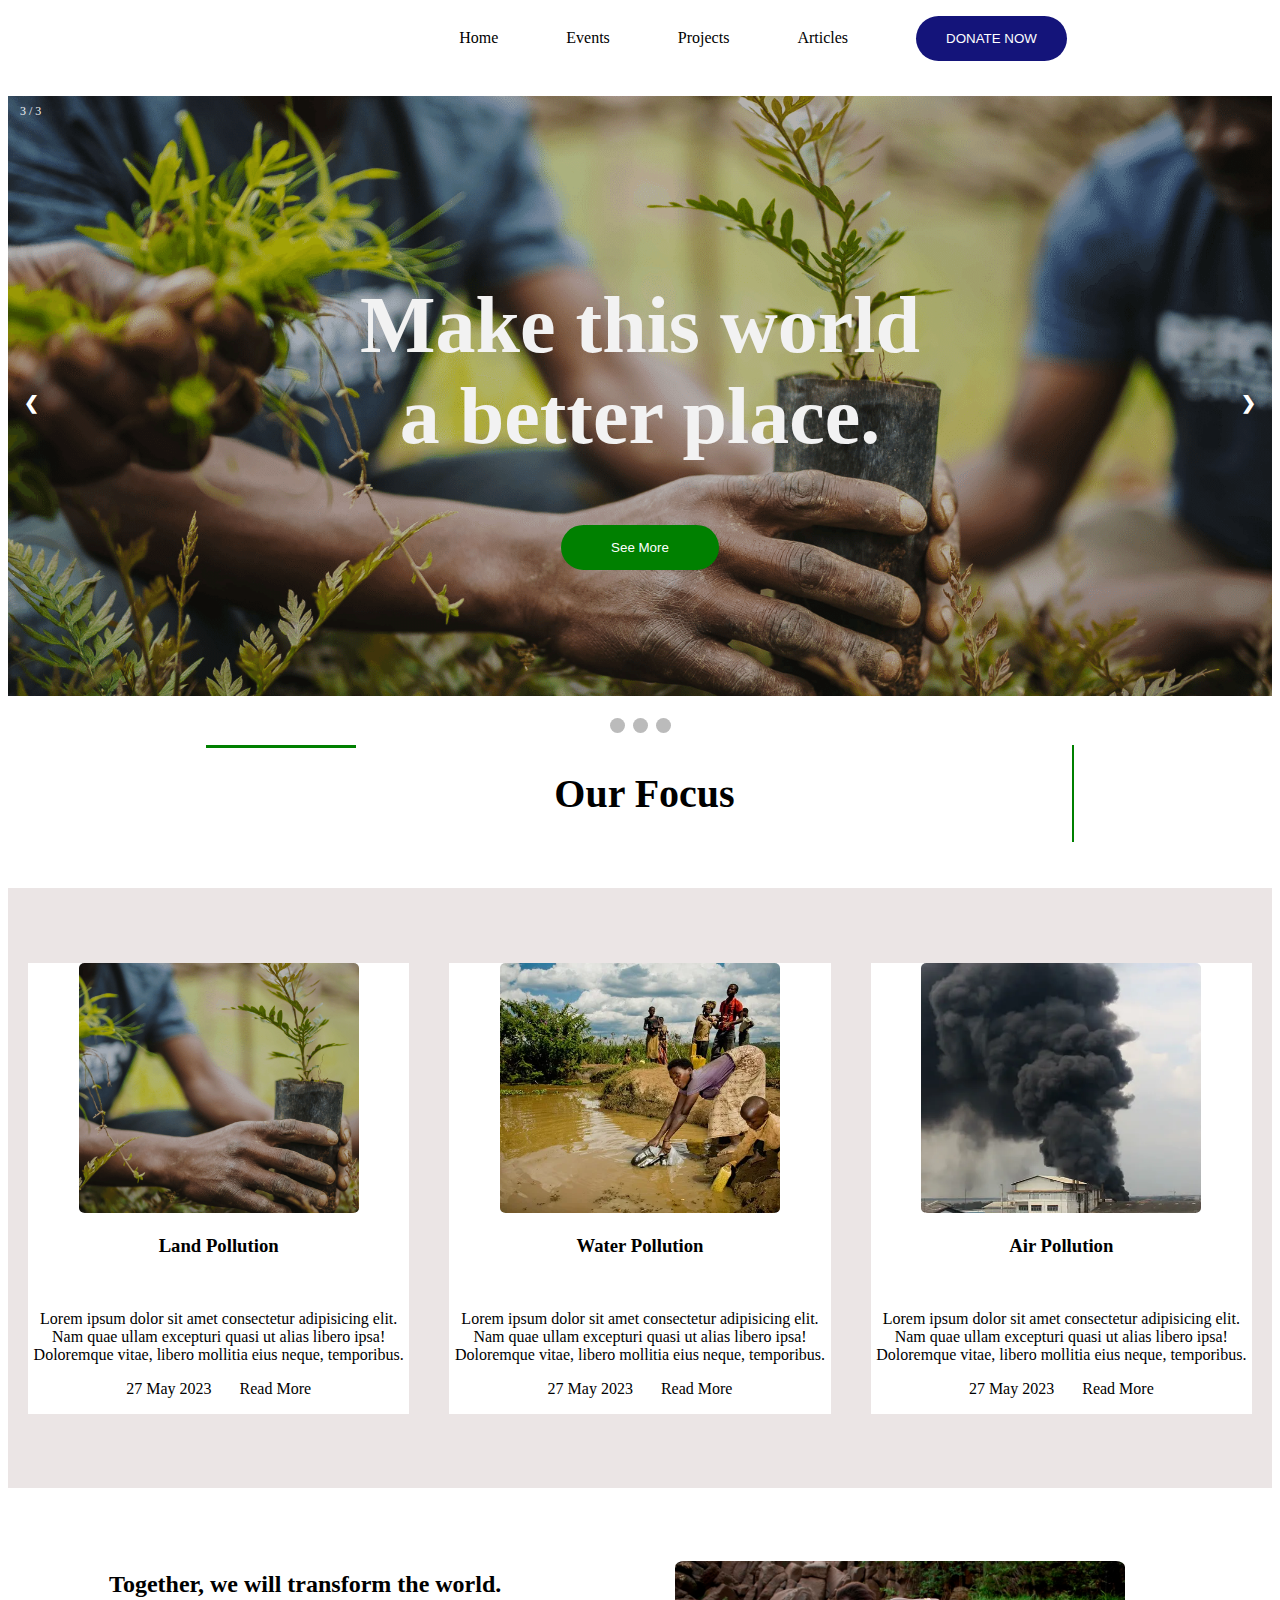
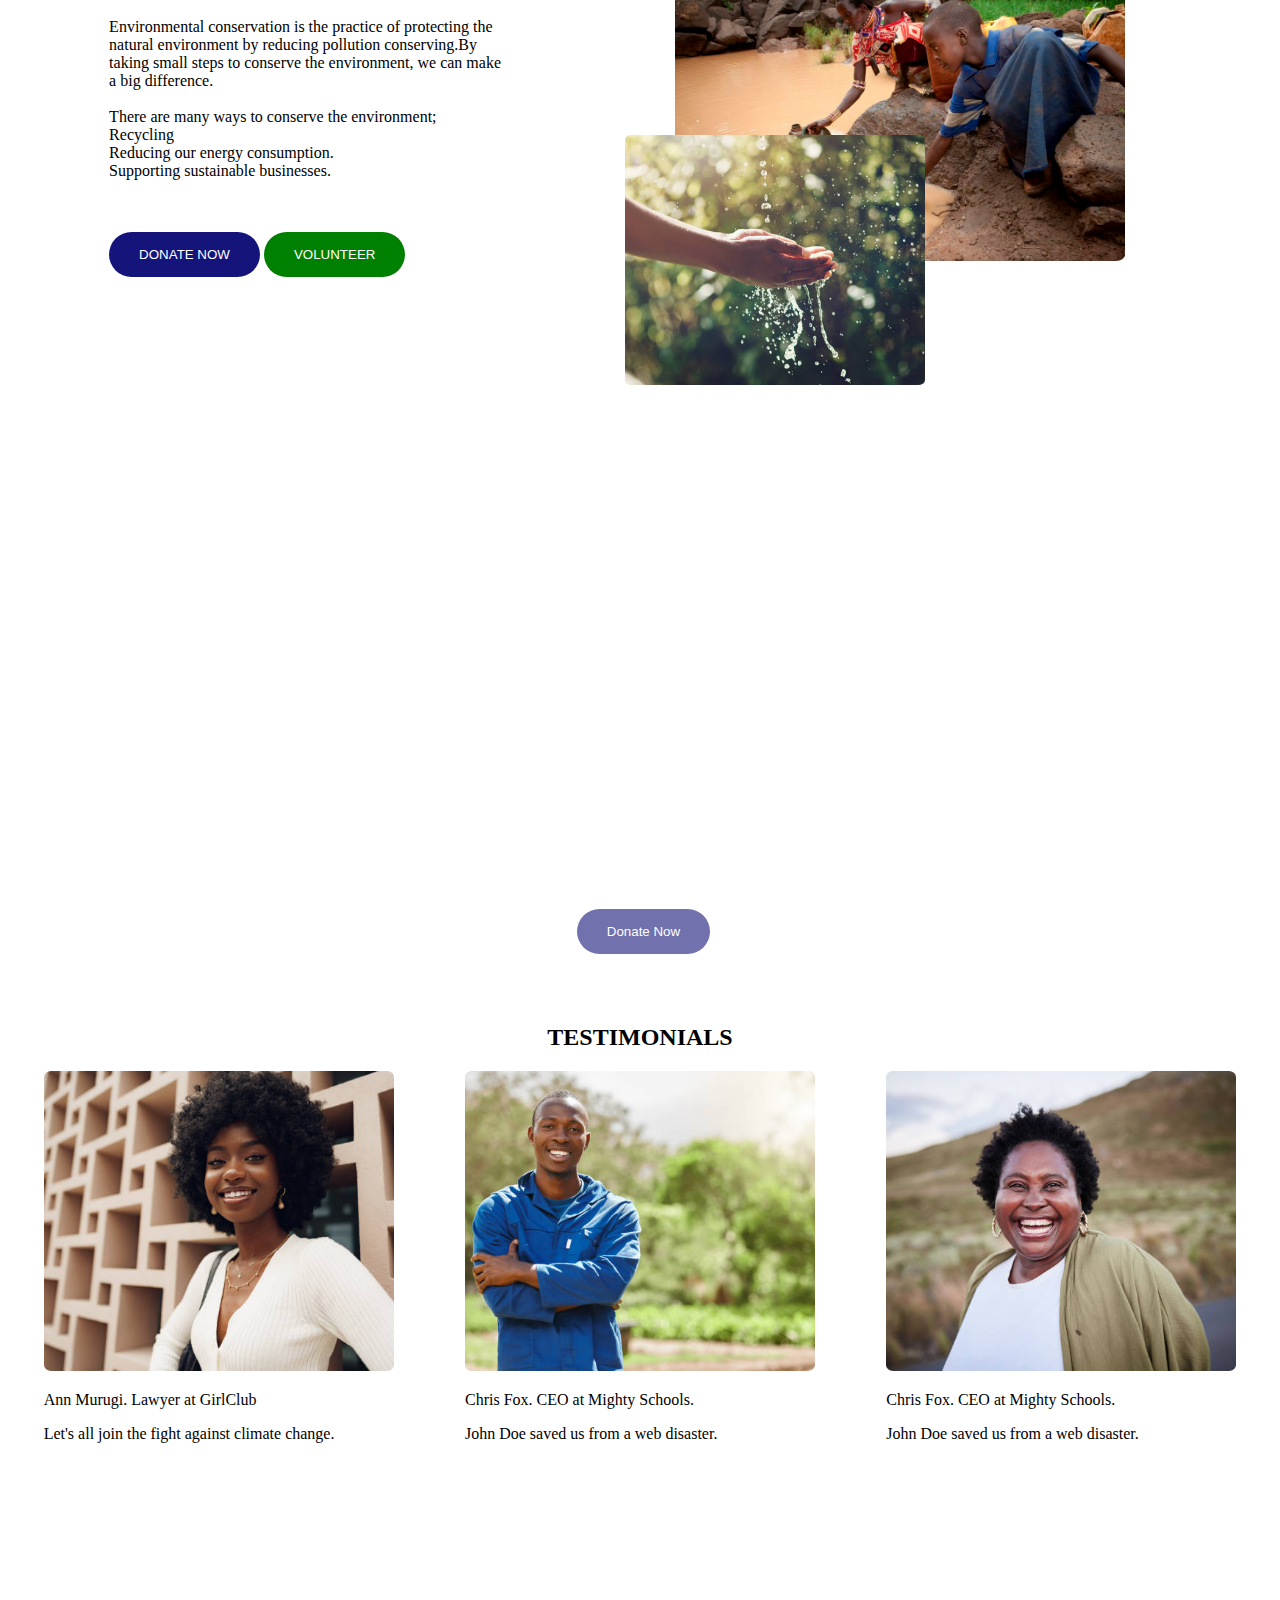
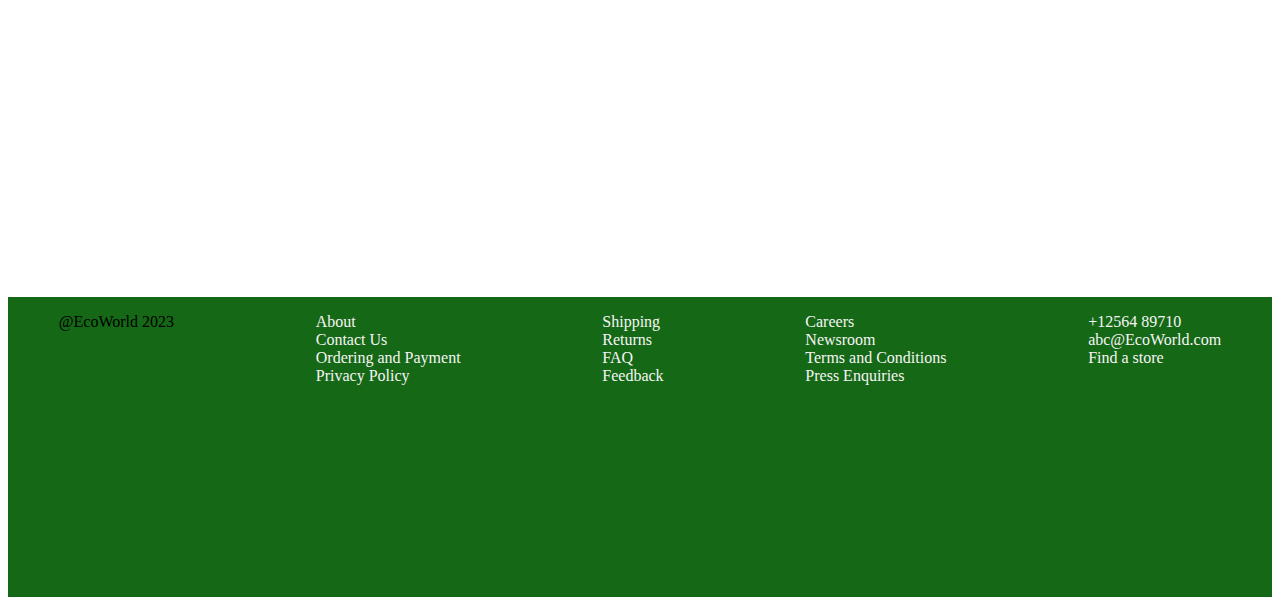
==== index.html @ 50386db3 "EcoWorld" ====
<!DOCTYPE html>
<html lang="en">
<head>
    <meta charset="UTF-8">
    <meta http-equiv="X-UA-Compatible" content="IE=edge">
    <meta name="viewport" content="width=device-width, initial-scale=1.0">
    <title>EcoWorld</title>
    <link rel="stylesheet" href="style.css">
</head>
<body>
    <div class="navbar">
      <ul>
        <li> <a href="index.html">Home</a></li>
        <li><a href="events.html">Events</a> </li>
        <li><a href="projects.html">Projects</a></li>
        <li><a href="articles.html">Articles</a> </li>
        
        <li><button id="donate">DONATE NOW</button></li>
        
    </ul></div>
    
    <div class="main">
        <!-- Slideshow container -->
<div class="slideshow-container">

    <!-- Full-width images with number and caption text -->
    <div class="mySlides fade">
      <div class="numbertext">3 / 3</div>
      <img src="images/Tree-planting.png" id="banner">
      <div class="text"><h1>Make this world <br>
      a better place.</h1>
    <button id="see">See More</button></div>

    </div>
    <div class="mySlides fade">
      <div class="numbertext">1 /3</div>
      <img src="images/clearwater-girl.jpg" id="banner">
      <div class="text"><h1>Make this world <br>
        a better place.</h1>
      <button id="see">See More</button></div>
    </div>
  
    <div class="mySlides fade">
      <div class="numbertext">2 / 3</div>
      <img src="images/elephant.jpg" id="banner">
      <div class="text"><h1>Make this world <br>
        a better place.</h1>
      <button id="see">See More</button></div>
    </div>
  
   
  
    <!-- Next and previous buttons -->
    <a class="prev" onclick="plusSlides(-1)">&#10094;</a>
    <a class="next" onclick="plusSlides(1)">&#10095;</a>
  </div>
  <br>
  
  <!-- The dots/circles -->
  <div style="text-align:center">
    <span class="dot" onclick="currentSlide(1)"></span>
    <span class="dot" onclick="currentSlide(2)"></span>
    <span class="dot" onclick="currentSlide(3)"></span>
  </div>
  
    </div>
    
        <div class="recent-projects">
<hr color="green" id="line"> <h2>Our Focus </h2><hr color="green"  id="lin">
    </div>
    <div class="words">
    <div class="preserve">
        <div id="conserve">
            <div><img src="images/Tree-planting.png" alt="" id="forests"></div> 
            <div><h3>Land Pollution</h3> <br>
            <p>Lorem ipsum dolor sit amet consectetur adipisicing elit.
                 Nam quae ullam excepturi quasi ut alias libero ipsa! 
      Doloremque vitae, libero mollitia eius neque, temporibus.</p></div>
      <div><p>27 May 2023 &nbsp;&nbsp;&nbsp;&nbsp;&nbsp;&nbsp;Read More</p></div>
      </div>
      <div id="conserve">
        <div><img src="images/rualareaswater.webp" alt="" id="forests"></div> 
        <div><h3>Water Pollution</h3> <br>
        <p>Lorem ipsum dolor sit amet consectetur adipisicing elit.
             Nam quae ullam excepturi quasi ut alias libero ipsa! 
  Doloremque vitae, libero mollitia eius neque, temporibus.</p></div>
  <div><p>27 May 2023 &nbsp;&nbsp;&nbsp;&nbsp;&nbsp;&nbsp;Read More</p></div>
  </div>
  <div id="conserve">
    <div><img src="images/syokimauairpollution.webp" alt="" id="forests"></div> 
    <div><h3>Air Pollution</h3> <br>
    <p>Lorem ipsum dolor sit amet consectetur adipisicing elit.
         Nam quae ullam excepturi quasi ut alias libero ipsa! 
Doloremque vitae, libero mollitia eius neque, temporibus.</p></div>
<div><p>27 May 2023 &nbsp;&nbsp;&nbsp;&nbsp;&nbsp;&nbsp;Read More</p></div>
</div>
</div>
</div>
<div class="bottom">
  <div id="about"> 
    <h2>Together, we will transform the world.</h2>
    <p>Environmental conservation is the practice of protecting the natural environment by reducing pollution
    conserving.By taking small steps to conserve the environment, we can make a big difference.
    <br>
    <br>
     There are many ways to conserve the environment; <br>
      Recycling <br>
      Reducing our energy consumption. <br>
      Supporting sustainable businesses. <br>
     </p>
     <br>
     <br>
       <button id="donate">DONATE NOW</button>
       <button id="join">VOLUNTEER</button>
    </div>
      <div id="world">
        <img src="images/Water-Pollution-Crisis-Kenya.jpg" alt="" id="forests1">
        <img src="images/cleanwater2.jpg" alt="" id="forests2">
      </div> 
  

</div>

<div class="achievements">
<div class="success">
  <div id="wins">
      <p> 500+ succesful donations</p>

  </div>
  <div id="wins" >
      <p>1200+ volunteer reach</p>

  </div>
  <div id="wins">
      <p>20,000+ trees planted</p>

  </div>

</div> 
<div>
  <button id="donate2">Donate Now</button>
</div>
</div>

<div class="say"><h2>TESTIMONIALS</h2></div>
<div class="testimonials">
  <div class="container">
    <img src="images/cute-girl.jpg" alt="Avatar"  id="test">
    <p><span>Ann Murugi.</span> Lawyer at GirlClub</p>
    <p>Let's all join the fight against climate change.</p>
  </div>
  <div class="container">
    <img src="images/testimonial1.jpg" alt="Avatar" id="test">
    <p><span>Chris Fox.</span> CEO at Mighty Schools.</p>
    <p>John Doe saved us from a web disaster.</p>
  </div>
  <div class="container">
    <img src="images/testimonial2.jpg" alt="Avatar" id="test">
    <p><span>Chris Fox.</span> CEO at Mighty Schools.</p>
    <p>John Doe saved us from a web disaster.</p>
  </div>
</div>
<div class="again">
<h2>Join the mission to help the world</h2>
<p>Lorem ipsum dolor sit amet consectetur adipisicing elit.</p>
</div>

<footer>
  <div class="first">
      <a href="#" class="fa fa-instagram"></a>
      <a href="#" class="fa fa-pinterest"></a>
      <a href="#" class="fa fa-facebook"></a>
      <p>@EcoWorld 2023</p>
  </div>
  <div class="second">
      <ul>
          <li>About </li>
          <li>Contact Us</li>
          <li>Ordering and Payment</li>
          <li>Privacy Policy</li>
      </ul>
  </div>
  <div class="third">
      <ul>
          <li>Shipping</li>
          <li>Returns</li>
          <li>FAQ</li>
          <li>Feedback</li>
      </ul>
  </div>
  <div class="fourth">
      <ul>
          <li>Careers</li>
          <li>Newsroom</li>
          <li>Terms and Conditions</li>
          <li>Press Enquiries</li>
      </ul>
  </div>
  <div class="fifth">
      <ul>
          <li>+12564 89710</li>
          <li>abc@EcoWorld.com</li>
          <li>Find a store</li>
        
      </ul>
  </div>
</footer>
<script src="index.js"></script>
</body>
</html>
---- style.css ----
* {box-sizing:border-box}

/* Slideshow container */
.slideshow-container {
  max-width: 100%;
  position: relative;
  margin: auto;
}

/* Hide the images by default */
.mySlides {
  display: none;
  position: relative;
  text-align: center;
}
#see{
  border-radius: 30px;
  background-color: green;
  padding: 15px 50px;
  color: white;
  border: none;

}
#line{
  width: 150px;
  height: 3px;
}

/* Next & previous buttons */
.prev, .next {
  cursor: pointer;
  position: absolute;
  top: 50%;
  width: auto;
  margin-top: -22px;
  padding: 16px;
  color: white;
  font-weight: bold;
  font-size: 18px;
  transition: 0.6s ease;
  border-radius: 0 3px 3px 0;
  user-select: none;
}

/* Position the "next button" to the right */
.next {
  right: 0;
  border-radius: 3px 0 0 3px;
}

/* On hover, add a black background color with a little bit see-through */
.prev:hover, .next:hover {
  background-color: rgba(0,0,0,0.8);
}

/* Caption text */
.text {
  color: #f2f2f2;
  font-size: 40px;
  padding: 8px 12px;
  position: absolute;
  top: 50%;
  left: 50%;
  transform: translate(-50%, -50%);
}

/* Number text (1/3 etc) */
.numbertext {
  color: #f2f2f2;
  font-size: 12px;
  padding: 8px 12px;
  position: absolute;
  top: 0;
}

/* The dots/bullets/indicators */
.dot {
  cursor: pointer;
  height: 15px;
  width: 15px;
  margin: 0 2px;
  background-color: #bbb;
  border-radius: 50%;
  display: inline-block;
  transition: background-color 0.6s ease;
}

.active, .dot:hover {
  background-color: #717171;
}

/* Fading animation */
.fade {
  animation-name: fade;
  animation-duration: 1.5s;
}

@keyframes fade {
  from {opacity: .3}
  to {opacity: 1}
}
#banner{
  width: 100%;
  height: 600px;
  object-fit: cover;
}
.navbar{
  width: 70%;
  margin-left: 30%;
  height: 80px;
*/
  
  
}
.navbar ul li{
  list-style: none;
  display: inline;
  margin: 2em;
}
a{
  text-decoration: none;
  color: black;
}
.recent-projects{
  width: 100%;
  text-align: center;
  display: flex;
}
.recent-projects h2{
  padding-right: 11%;
  font-size: 40px;
}
.preserve{
  width: 100%;
  display: inline-flex;
  height: 600px;
  background-color: rgb(235, 229, 229);

}
#conserve{
  margin: auto 20px;
  background-color: white;
  text-align: center;

}
#about{
  width: 40%;
}
#world{
  margin-left: 10%;
}
#join{
  border-radius: 30px;
  background-color: green;
  padding: 15px 30px;
  color: white;
  border: none;
}
#donate{
  border-radius: 30px;
  background-color: rgb(20, 20, 122);
  padding: 15px 30px;
  color: white;
  border: none;
}
#donate2{
  border-radius: 30px;
  background-color: rgb(20, 20, 122);
  padding: 15px 30px;
  color: white;
  margin-left: 45%;
  margin-bottom: 50px;
  border: none;
}
.again{
  background-image: url(images/people-hiking.jpg);
  background-attachment: fixed;
  background-position: center;
  background-repeat: no-repeat;
  background-size: 100%;
  opacity: .9;
  color: white;
  height: 400px;
  text-align: center;
  padding-top: 12%;

}

.words{
    margin-top: 3%;
    display: flex;
    
}
.projects{
    width: 100%;
    text-align: center;

}
#test{
  width: 350px;
  height: 300px;
  object-fit: cover;
  border-radius: 2%;
}
/* #conserve{
  
}
.preserve{
    width: 100%;
    display: flex;
    justify-content: space-around;
    
} */
#forests{
    width: 280px;
    height: 250px;
    border-radius: 2%;
    object-fit: cover;
}
#forests1{
  position: relative;
  top: 10px;
  left: 50px;
  width: 450px;
  height: 300px;
  border-radius: 2%;
  object-fit: cover;
}
#forests2{
  position: relative;
  bottom: 120px;
  width: 300px;
  height: 250px;
  border-radius: 2%;
  object-fit: cover;
}
.achievements{
  background-image: url(images/lionandcub.jpg);
  background-attachment: fixed;
  background-position: center;
  background-repeat: no-repeat;
  background-size: cover;
  opacity: .6;
}
.success{
  color:white;
  height: 400px;
  display: flex;
  justify-content: space-around;
 
}
#wins{
  padding-top: 20%;
 
}
.bottom{
  margin-top: 5%;
  margin-left: 8%;
  display: flex;
}
.say{
  width: 100%;
  text-align: center;
}
.testimonials{
  width: 100%;
  display: flex;
  justify-content: space-around;
}
#person p{
  margin-left: 80px;
}
footer{
  width: 100%;
  height: 300px;
  display: flex;
  margin-top: 3%;
  background-color: rgb(21, 104, 21);
  justify-content: space-around;

}
footer ul li{
  list-style: none;
  color: whitesmoke;
}
/* events */
.top{
  width: 100%;
  height: 400px;
  background-image: url(images/maasai-brighterkenya.jpg);
  background-repeat: no repeat;
background-position: center;
  background-size: 100%;

}
.preserve2{
  width: 90%;
  display: flex;
  height: 400px;
  margin: 5%;
  

}
.events{
  background-color: aliceblue;
  margin-top: 5%;
}
.events .preserve2{
  margin-top: 10%;
}
#next{
  float: right;
  margin-right: 5%;
  margin-bottom: 5%;
}
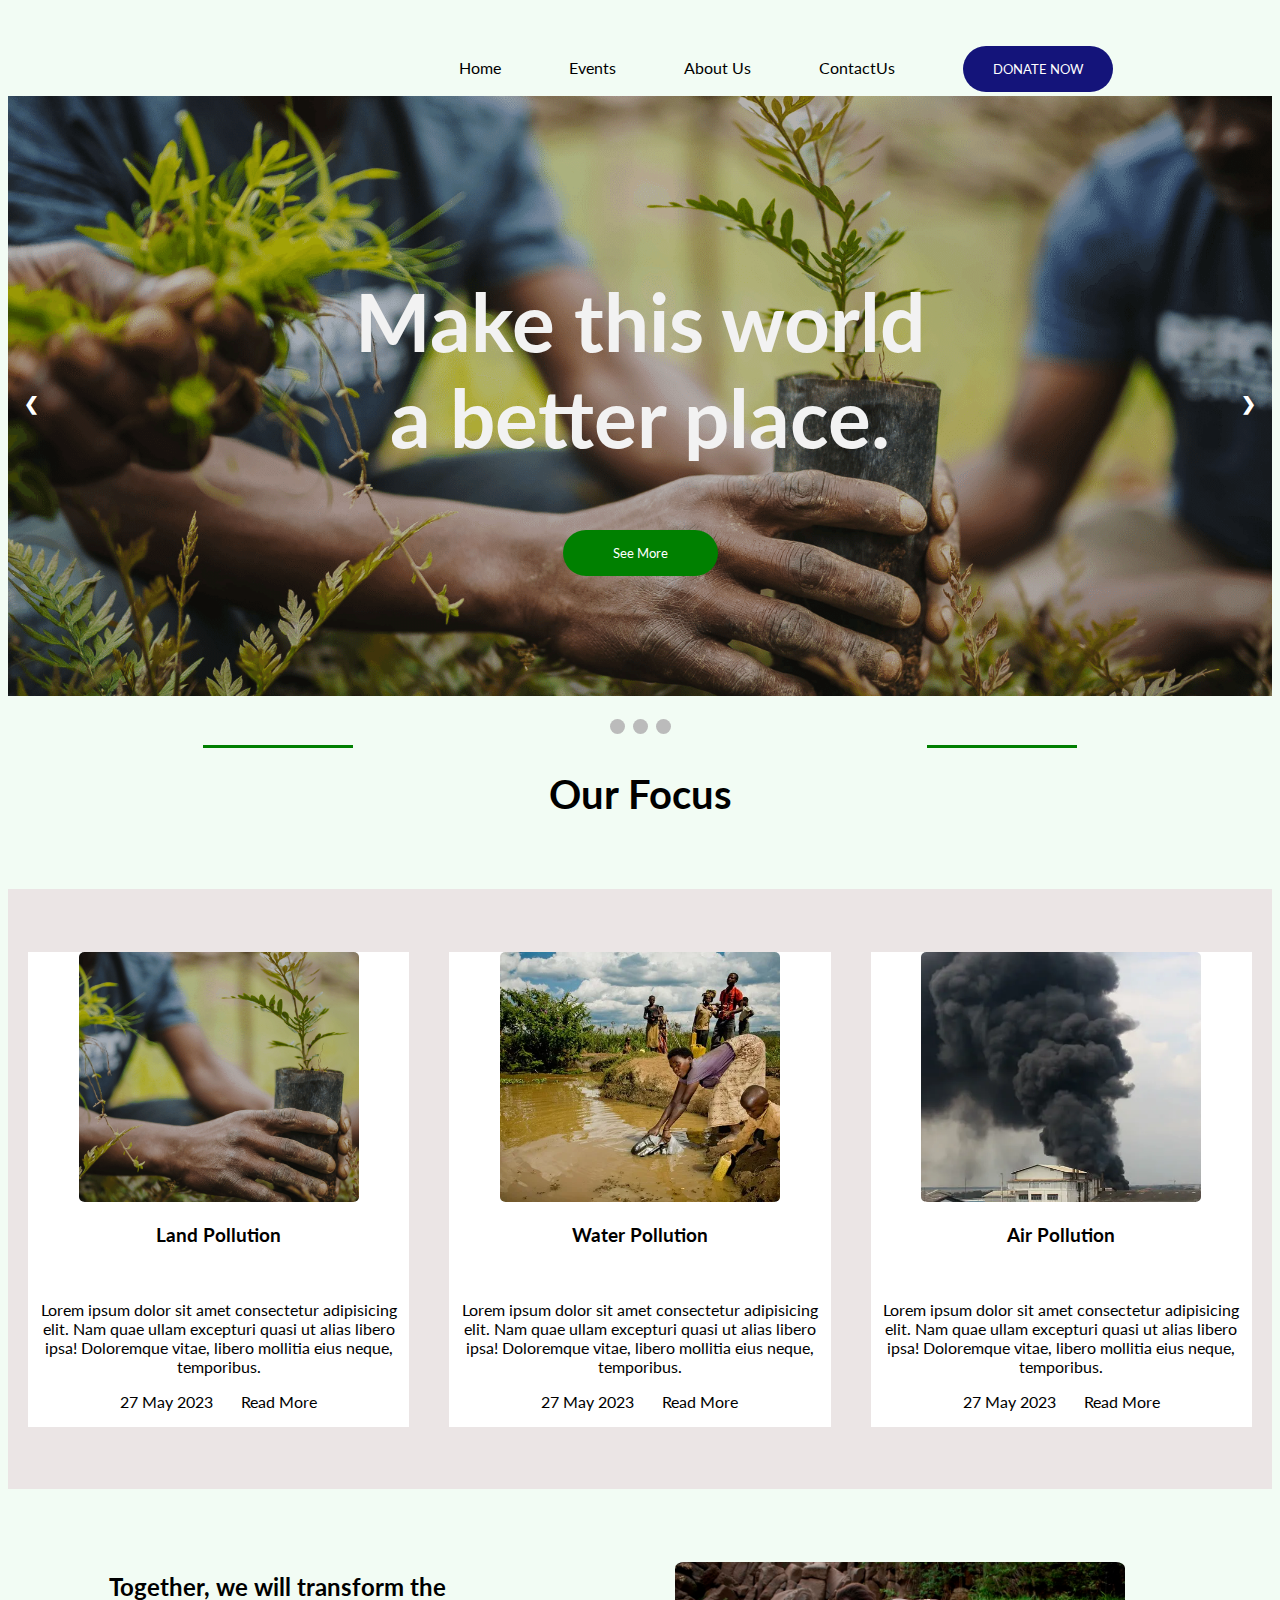
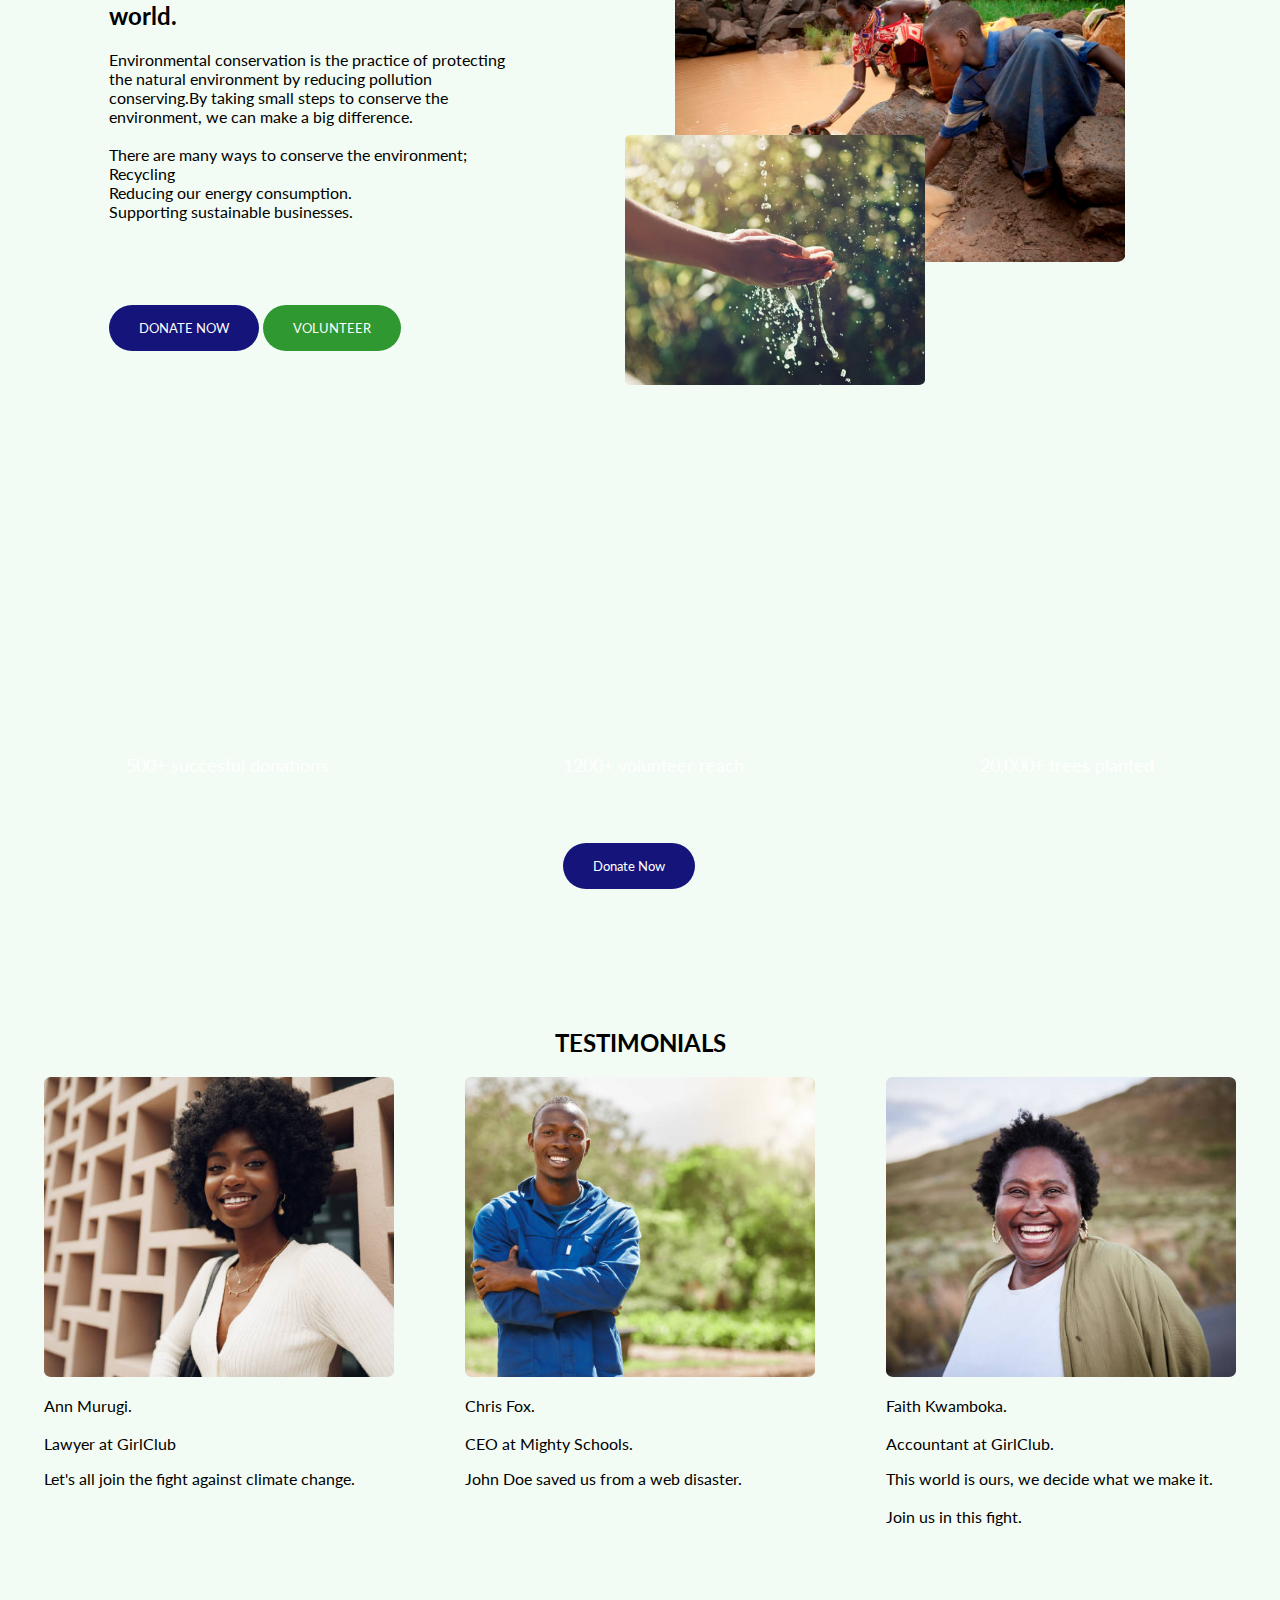
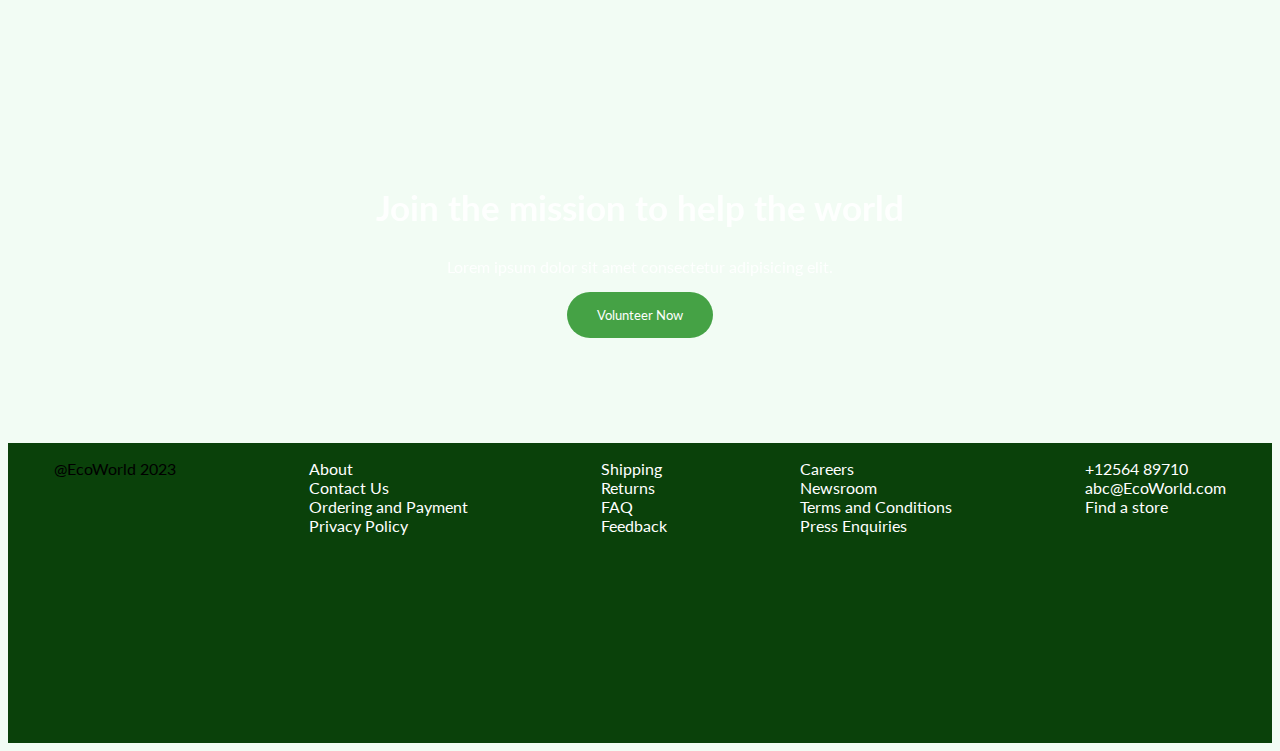
==== commit b9a2bc94: "events and about change" ====
--- a/index.html
+++ b/index.html
@@ -5,6 +5,9 @@
     <meta http-equiv="X-UA-Compatible" content="IE=edge">
     <meta name="viewport" content="width=device-width, initial-scale=1.0">
     <title>EcoWorld</title>
+    <link rel="preconnect" href="https://fonts.googleapis.com">
+<link rel="preconnect" href="https://fonts.gstatic.com" crossorigin>
+<link href="https://fonts.googleapis.com/css2?family=Lato:ital,wght@0,100;0,300;0,400;1,300;1,400&family=Roboto:ital,wght@0,300;0,400;0,700;1,100&display=swap" rel="stylesheet">
     <link rel="stylesheet" href="style.css">
 </head>
 <body>
@@ -12,8 +15,8 @@
       <ul>
         <li> <a href="index.html">Home</a></li>
         <li><a href="events.html">Events</a> </li>
-        <li><a href="projects.html">Projects</a></li>
-        <li><a href="articles.html">Articles</a> </li>
+        <li><a href="about.html">About Us</a></li>
+        <li><a href="contact.html">ContactUs</a> </li>
         
         <li><button id="donate">DONATE NOW</button></li>
         
@@ -25,7 +28,7 @@
 
     <!-- Full-width images with number and caption text -->
     <div class="mySlides fade">
-      <div class="numbertext">3 / 3</div>
+      <div class="numbertext"></div>
       <img src="images/Tree-planting.png" id="banner">
       <div class="text"><h1>Make this world <br>
       a better place.</h1>
@@ -33,7 +36,7 @@
 
     </div>
     <div class="mySlides fade">
-      <div class="numbertext">1 /3</div>
+      <div class="numbertext"></div>
       <img src="images/clearwater-girl.jpg" id="banner">
       <div class="text"><h1>Make this world <br>
         a better place.</h1>
@@ -41,7 +44,7 @@
     </div>
   
     <div class="mySlides fade">
-      <div class="numbertext">2 / 3</div>
+      <div class="numbertext"></div>
       <img src="images/elephant.jpg" id="banner">
       <div class="text"><h1>Make this world <br>
         a better place.</h1>
@@ -66,7 +69,7 @@
     </div>
     
         <div class="recent-projects">
-<hr color="green" id="line"> <h2>Our Focus </h2><hr color="green"  id="lin">
+<hr color="green" id="line"> <h2>Our Focus </h2><hr color="green"  id="line">
     </div>
     <div class="words">
     <div class="preserve">
@@ -128,7 +131,9 @@
 
   </div>
   <div id="wins" >
-      <p>1200+ volunteer reach</p>
+      <p>1200+ volunteer reach</p> <br>
+
+    <button id="donate">Donate Now</button>
 
   </div>
   <div id="wins">
@@ -137,32 +142,32 @@
   </div>
 
 </div> 
-<div>
-  <button id="donate2">Donate Now</button>
-</div>
+
 </div>
 
 <div class="say"><h2>TESTIMONIALS</h2></div>
 <div class="testimonials">
   <div class="container">
     <img src="images/cute-girl.jpg" alt="Avatar"  id="test">
-    <p><span>Ann Murugi.</span> Lawyer at GirlClub</p>
+    <p><span>Ann Murugi.</span> <br><br>Lawyer at GirlClub</p>
     <p>Let's all join the fight against climate change.</p>
   </div>
   <div class="container">
     <img src="images/testimonial1.jpg" alt="Avatar" id="test">
-    <p><span>Chris Fox.</span> CEO at Mighty Schools.</p>
+    <p><span>Chris Fox.</span> <br><br>CEO at Mighty Schools.</p>
     <p>John Doe saved us from a web disaster.</p>
   </div>
   <div class="container">
     <img src="images/testimonial2.jpg" alt="Avatar" id="test">
-    <p><span>Chris Fox.</span> CEO at Mighty Schools.</p>
-    <p>John Doe saved us from a web disaster.</p>
+    <p><span>Faith Kwamboka. <br><br></span> Accountant at GirlClub.</p>
+    <p>This world is ours, we decide what we make it. <br>
+      <br> Join us in this fight.</p>
   </div>
 </div>
 <div class="again">
 <h2>Join the mission to help the world</h2>
 <p>Lorem ipsum dolor sit amet consectetur adipisicing elit.</p>
+<button id="join">Volunteer Now</button>
 </div>
 
 <footer>
--- a/style.css
+++ b/style.css
@@ -1,4 +1,6 @@
-* {box-sizing:border-box}
+* {box-sizing:border-box;
+  font-family: 'Lato', sans-serif;
+}
 
 /* Slideshow container */
 .slideshow-container {
@@ -127,7 +129,7 @@
   display: flex;
 }
 .recent-projects h2{
-  padding-right: 11%;
+  /* padding-right: 11%; */
   font-size: 40px;
 }
 .preserve{
@@ -155,6 +157,8 @@
   padding: 15px 30px;
   color: white;
   border: none;
+  opacity: .8;
+  /* font-size: 18px; */
 }
 #donate{
   border-radius: 30px;
@@ -162,14 +166,17 @@
   padding: 15px 30px;
   color: white;
   border: none;
+  text-align: center;
+  margin-top: 30px;
+ 
 }
 #donate2{
   border-radius: 30px;
   background-color: rgb(20, 20, 122);
   padding: 15px 30px;
   color: white;
-  margin-left: 45%;
-  margin-bottom: 50px;
+  margin-left: 30%;
+  margin-top: -20%;
   border: none;
 }
 .again{
@@ -183,7 +190,11 @@
   height: 400px;
   text-align: center;
   padding-top: 12%;
-
+  margin-top: 5%;
+
+}
+.again h2{
+  font-size: 35px;
 }
 
 .words{
@@ -235,23 +246,31 @@
   object-fit: cover;
 }
 .achievements{
-  background-image: url(images/lionandcub.jpg);
+  background-image: url(images/lionandcub.jpg );
   background-attachment: fixed;
   background-position: center;
   background-repeat: no-repeat;
   background-size: cover;
-  opacity: .6;
-}
+ 
+  
+}
+.achievements::before{
+  
+}
+
 .success{
   color:white;
-  height: 400px;
+  height: 500px;
   display: flex;
   justify-content: space-around;
  
+ 
 }
 #wins{
-  padding-top: 20%;
- 
+  padding-top: 18%;
+}
+#wins p{
+  font-size: 18px;
 }
 .bottom{
   margin-top: 5%;
@@ -275,19 +294,32 @@
   height: 300px;
   display: flex;
   margin-top: 3%;
-  background-color: rgb(21, 104, 21);
+ background-color: rgb(10, 65, 10);
   justify-content: space-around;
 
 }
 footer ul li{
   list-style: none;
-  color: whitesmoke;
+  color: white;
+  
 }
 /* events */
+.bod{
+  background-color: white;
+}
 .top{
   width: 100%;
   height: 400px;
-  background-image: url(images/maasai-brighterkenya.jpg);
+  background-image: url(images/brighterfuture.jpg);
+  background-repeat: no repeat;
+background-position: center;
+  background-size: 100%;
+
+}
+.top2{
+  width: 100%;
+  height: 400px;
+  background-image: url(images/plant.jpg);
   background-repeat: no repeat;
 background-position: center;
   background-size: 100%;
@@ -312,4 +344,133 @@
   float: right;
   margin-right: 5%;
   margin-bottom: 5%;
+}
+/* Signup */
+.sign{
+  text-align: center;
+}
+.signup{
+    font-size: 120%;
+}
+.checking{
+  text-align: center;
+}
+.thin{
+  /* border-radius: 21px; */
+  text-align: center;
+  padding:10px 60px;
+  width: 15%;
+}
+.logo{
+  /* margin-left: -3%; */
+  text-align: center;
+}
+.form{
+  padding: 4px;
+}
+.credit{
+  /* border-radius: 21px; */
+  text-align: center;
+  padding:10px 60px;
+  width: 15%;
+}
+.signn{
+  /* border-radius: 21px; */
+  text-align: center;
+  padding:10px 60px;
+  width: 15%;
+  color:white ;
+  background-color: #486943;
+  text-decoration: white;
+}
+.logo{
+  color: #486943;
+}
+body{
+  background-color: #f2fcf4;
+}
+.locs{
+  margin-right: 4%;
+}
+.pass1{
+  margin-left: 3%;
+}
+/* contact-form */
+.contact{
+  background-color: #f7fcf8;
+ margin-bottom: 10%;
+}
+.top1{
+  width: 100%;
+  height: 400px;
+  background-image: url(images/giraffes.jpg);
+  background-repeat: no repeat;
+background-position: center;
+  background-size: 100%;
+
+}
+.contact p{
+  color: grey;
+}
+.contact-form {
+  width: 500px;
+  margin: 0 auto;
+  padding: 10px;
+  border: 1px solid #ccc;
+}
+
+h1 {
+  text-align: center;
+}
+input{
+  width: 80%;
+  padding:10px ;
+  margin: 5%;
+}
+
+ textarea {
+  width: 80%;
+  padding: 40px;
+  border: 1px solid #ccc;
+  margin: 5%;
+}
+
+button {
+  background-color: #000;
+  color: #fff;
+  padding: 10px;
+  border: none;
+  cursor: pointer;
+}
+#submit{
+ color: white;
+  margin-top: 3%;
+  padding: 12px 40px;
+  border-radius: 2%;
+  margin: 5%;
+  border: none;
+  background-color: rgb(58, 145, 58);
+}
+
+.info{
+  width: 100%;
+  display:flex ;
+}
+.reachus{
+  width: 40%;
+  margin-left: 10%;
+}
+.reachus1{
+  width: 60%;
+
+}
+/* about */
+.firsty{
+  width: 90%;
+  margin-left: 5%;
+  display: flex;
+  margin-top: 10%;
+}
+.about{
+  background-color: white
 }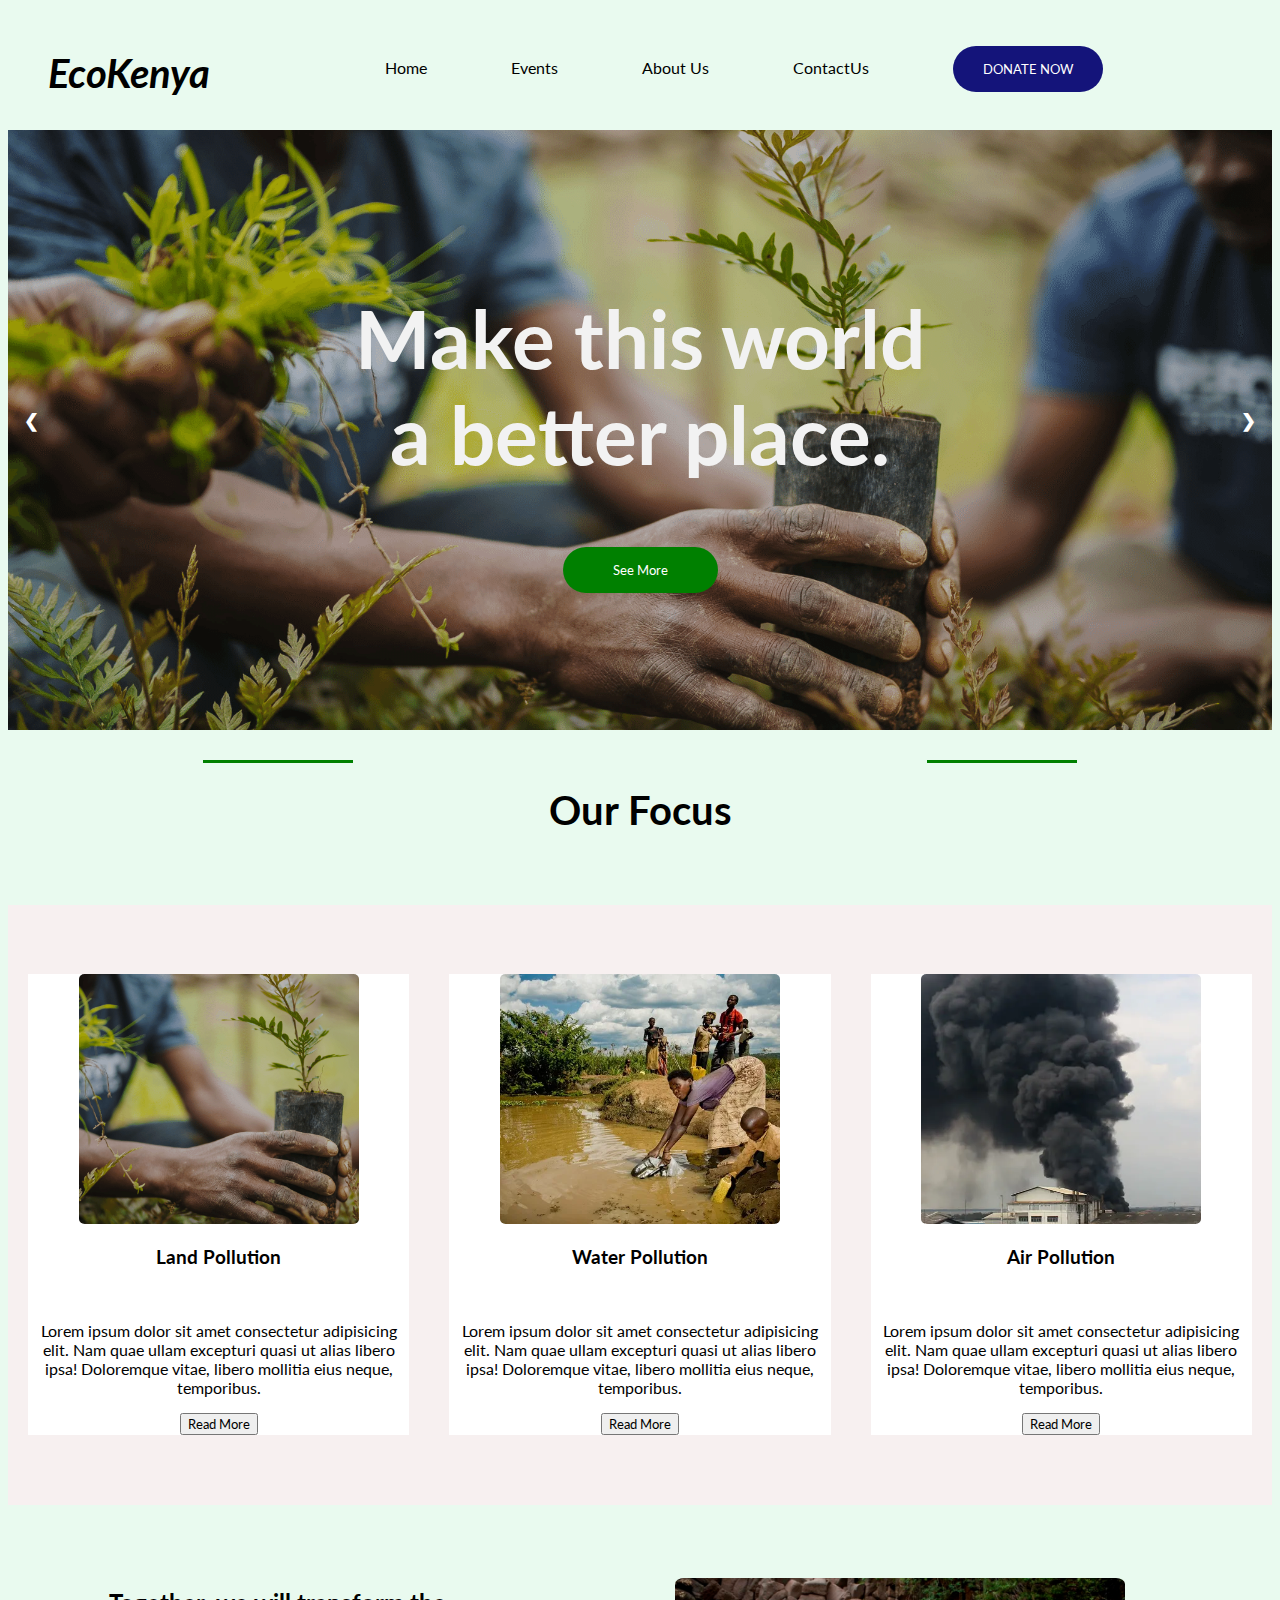
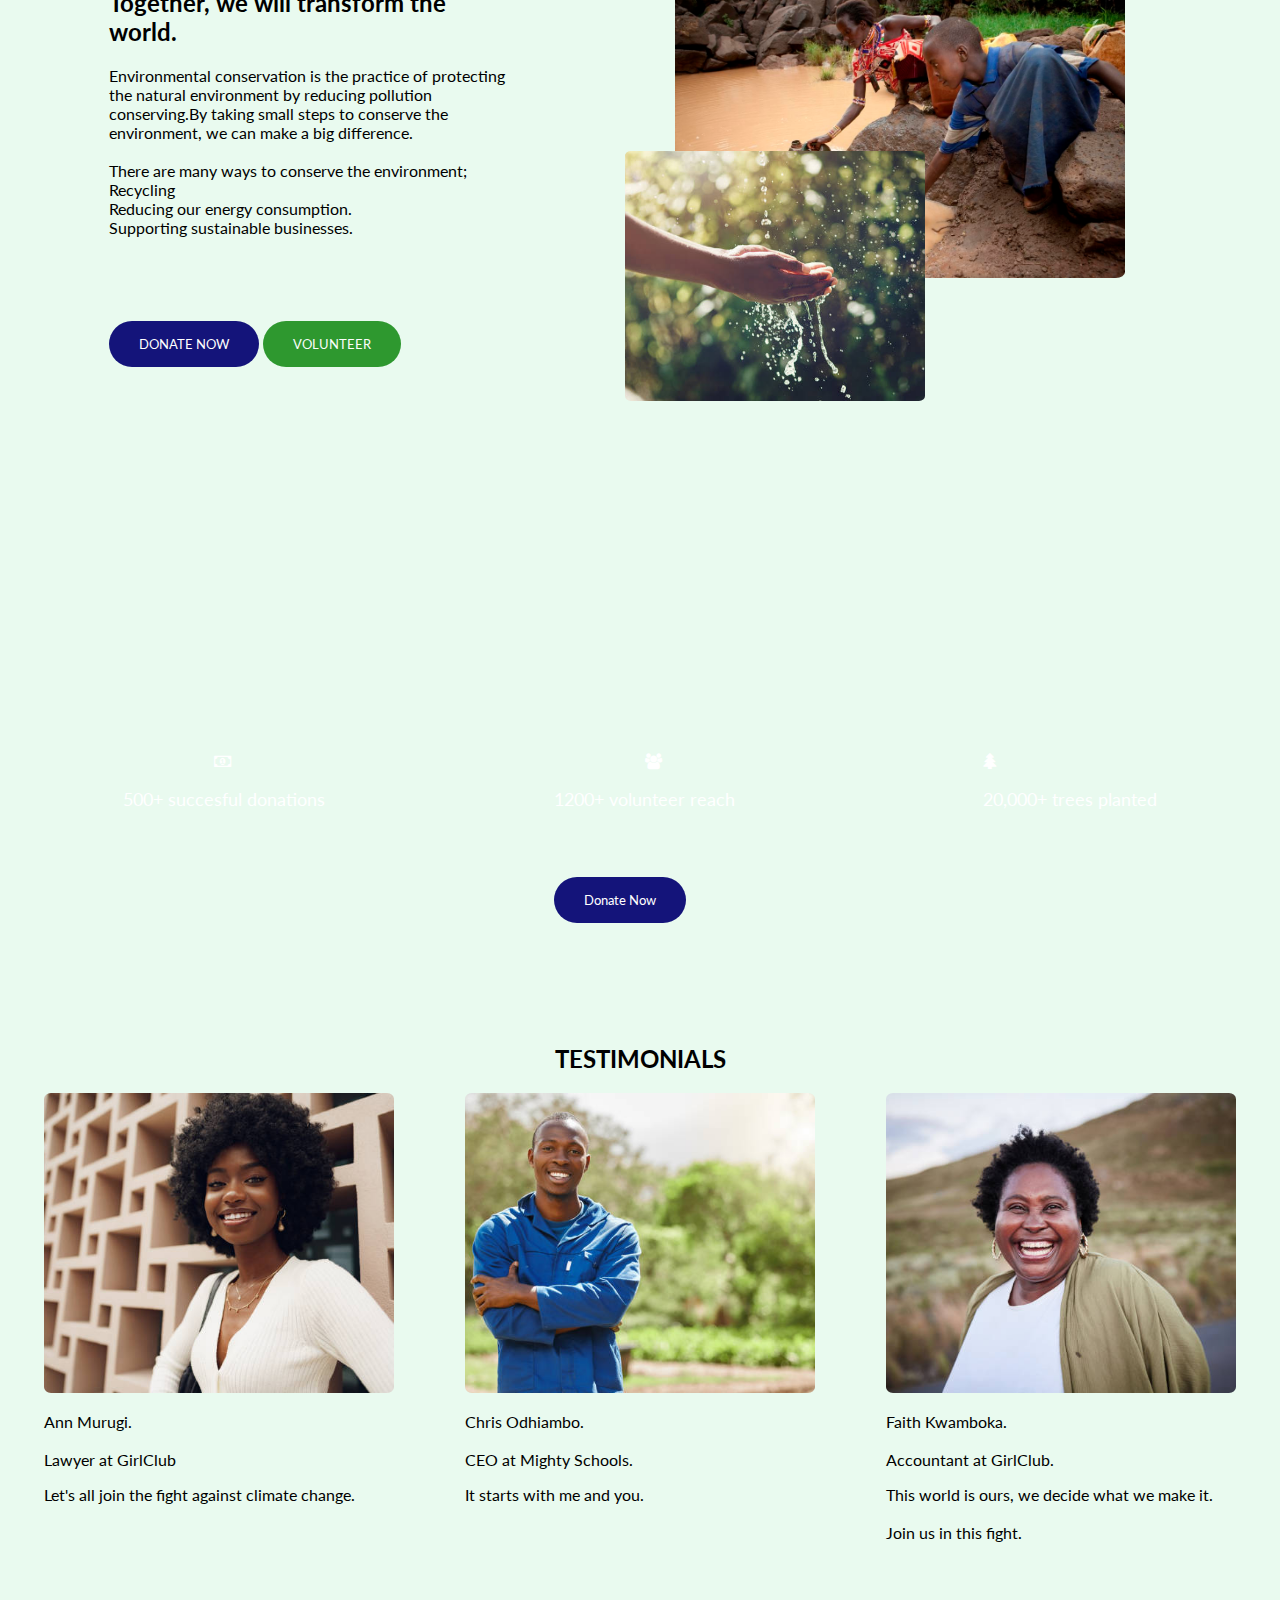
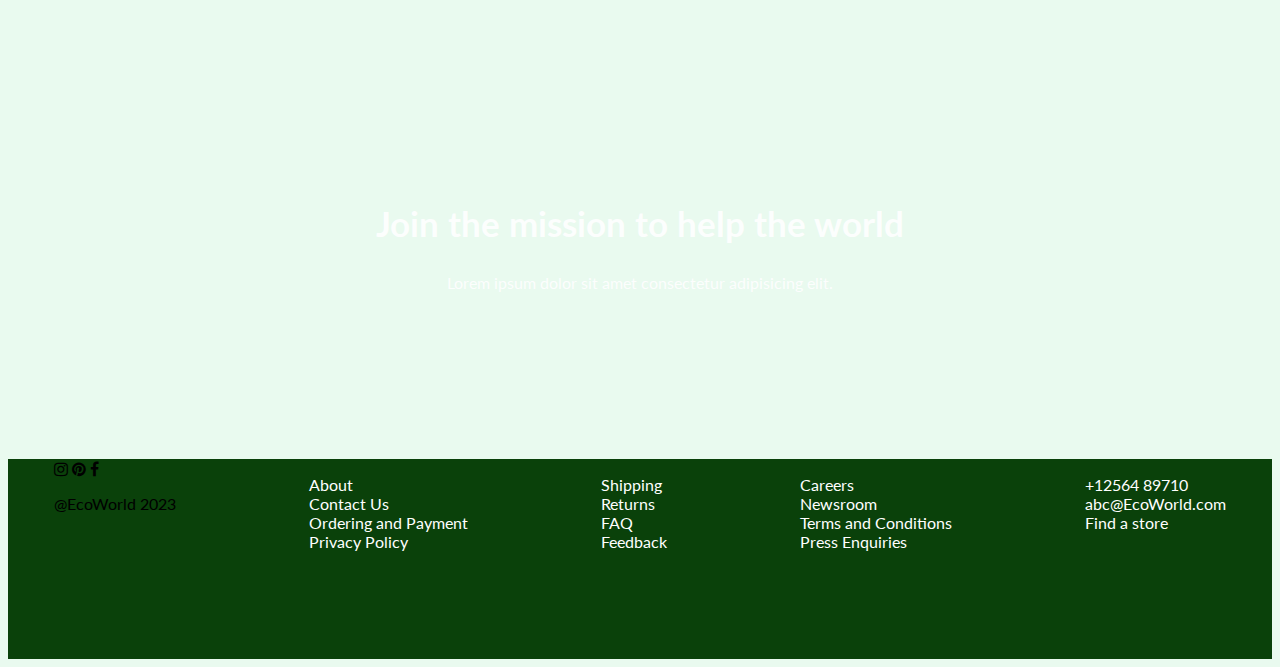
==== commit 959323a4: "environmental conservation website" ====
--- a/index.html
+++ b/index.html
@@ -9,10 +9,12 @@
 <link rel="preconnect" href="https://fonts.gstatic.com" crossorigin>
 <link href="https://fonts.googleapis.com/css2?family=Lato:ital,wght@0,100;0,300;0,400;1,300;1,400&family=Roboto:ital,wght@0,300;0,400;0,700;1,100&display=swap" rel="stylesheet">
     <link rel="stylesheet" href="style.css">
+    <link rel="stylesheet" href="https://maxcdn.bootstrapcdn.com/font-awesome/4.6.3/css/font-awesome.min.css" type="text/css">
 </head>
 <body>
     <div class="navbar">
       <ul>
+        <li><h2 id="eco">EcoKenya</h2></li>
         <li> <a href="index.html">Home</a></li>
         <li><a href="events.html">Events</a> </li>
         <li><a href="about.html">About Us</a></li>
@@ -36,7 +38,7 @@
 
     </div>
     <div class="mySlides fade">
-      <div class="numbertext"></div>
+      
       <img src="images/clearwater-girl.jpg" id="banner">
       <div class="text"><h1>Make this world <br>
         a better place.</h1>
@@ -48,7 +50,7 @@
       <img src="images/elephant.jpg" id="banner">
       <div class="text"><h1>Make this world <br>
         a better place.</h1>
-      <button id="see">See More</button></div>
+      <a href="about.html"><button id="see">See More</button></div></a>
     </div>
   
    
@@ -60,11 +62,11 @@
   <br>
   
   <!-- The dots/circles -->
-  <div style="text-align:center">
+  <!-- <div style="text-align:center">
     <span class="dot" onclick="currentSlide(1)"></span>
     <span class="dot" onclick="currentSlide(2)"></span>
     <span class="dot" onclick="currentSlide(3)"></span>
-  </div>
+  </div> -->
   
     </div>
     
@@ -79,7 +81,7 @@
             <p>Lorem ipsum dolor sit amet consectetur adipisicing elit.
                  Nam quae ullam excepturi quasi ut alias libero ipsa! 
       Doloremque vitae, libero mollitia eius neque, temporibus.</p></div>
-      <div><p>27 May 2023 &nbsp;&nbsp;&nbsp;&nbsp;&nbsp;&nbsp;Read More</p></div>
+      <div><a href="https://www.unep.org/news-and-stories/story/kenya-emerges-leader-fight-against-plastic-pollution"><button id="read">Read More</button></a></div>
       </div>
       <div id="conserve">
         <div><img src="images/rualareaswater.webp" alt="" id="forests"></div> 
@@ -87,15 +89,14 @@
         <p>Lorem ipsum dolor sit amet consectetur adipisicing elit.
              Nam quae ullam excepturi quasi ut alias libero ipsa! 
   Doloremque vitae, libero mollitia eius neque, temporibus.</p></div>
-  <div><p>27 May 2023 &nbsp;&nbsp;&nbsp;&nbsp;&nbsp;&nbsp;Read More</p></div>
-  </div>
+  <div><a href="https://www.unep.org/news-and-stories/story/kenya-emerges-leader-fight-against-plastic-pollution"><button id="read">Read More</button></a></div></div>
   <div id="conserve">
     <div><img src="images/syokimauairpollution.webp" alt="" id="forests"></div> 
     <div><h3>Air Pollution</h3> <br>
     <p>Lorem ipsum dolor sit amet consectetur adipisicing elit.
          Nam quae ullam excepturi quasi ut alias libero ipsa! 
 Doloremque vitae, libero mollitia eius neque, temporibus.</p></div>
-<div><p>27 May 2023 &nbsp;&nbsp;&nbsp;&nbsp;&nbsp;&nbsp;Read More</p></div>
+<div><p<a href="https://www.unep.org/news-and-stories/story/kenya-emerges-leader-fight-against-plastic-pollution"><button>Read More</button></a></div>
 </div>
 </div>
 </div>
@@ -114,7 +115,7 @@
      <br>
      <br>
        <button id="donate">DONATE NOW</button>
-       <button id="join">VOLUNTEER</button>
+      <a href="events.html"> <button id="join">VOLUNTEER</button></a>
     </div>
       <div id="world">
         <img src="images/Water-Pollution-Crisis-Kenya.jpg" alt="" id="forests1">
@@ -127,16 +128,20 @@
 <div class="achievements">
 <div class="success">
   <div id="wins">
+    <i class="fa fa-money" aria-hidden="true"  id="icon"></i>
       <p> 500+ succesful donations</p>
 
   </div>
   <div id="wins" >
+    
+    <i class="fa fa-users" aria-hidden="true" id="icon"></i>
       <p>1200+ volunteer reach</p> <br>
 
     <button id="donate">Donate Now</button>
 
   </div>
   <div id="wins">
+    <i class="fa fa-tree" aria-hidden="true" id="ic"></i>
       <p>20,000+ trees planted</p>
 
   </div>
@@ -154,8 +159,8 @@
   </div>
   <div class="container">
     <img src="images/testimonial1.jpg" alt="Avatar" id="test">
-    <p><span>Chris Fox.</span> <br><br>CEO at Mighty Schools.</p>
-    <p>John Doe saved us from a web disaster.</p>
+    <p><span>Chris Odhiambo.</span> <br><br>CEO at Mighty Schools.</p>
+    <p>It starts with me and you.</p>
   </div>
   <div class="container">
     <img src="images/testimonial2.jpg" alt="Avatar" id="test">
@@ -167,7 +172,7 @@
 <div class="again">
 <h2>Join the mission to help the world</h2>
 <p>Lorem ipsum dolor sit amet consectetur adipisicing elit.</p>
-<button id="join">Volunteer Now</button>
+<a href="events.html"></a>
 </div>
 
 <footer>
--- a/style.css
+++ b/style.css
@@ -107,8 +107,8 @@
   object-fit: cover;
 }
 .navbar{
-  width: 70%;
-  margin-left: 30%;
+  width: 90%;
+  /* margin-left: 30%; */
   height: 80px;
 */
   
@@ -117,15 +117,27 @@
 .navbar ul li{
   list-style: none;
   display: inline;
-  margin: 2em;
+  margin: 2.5em;
 }
 a{
   text-decoration: none;
   color: black;
 }
+body{
+  background-color: #e9faef;
+}
+#eco{
+  font-style: italic;
+  font-size: 40px;
+  float: left;
+  padding-right: 5%;
+}
+#read{
+
+}
 .recent-projects{
   width: 100%;
-  text-align: center;
+  text-al1gn: center;
   display: flex;
 }
 .recent-projects h2{
@@ -136,7 +148,7 @@
   width: 100%;
   display: inline-flex;
   height: 600px;
-  background-color: rgb(235, 229, 229);
+  background-color: rgb(247, 240, 240);
 
 }
 #conserve{
@@ -144,6 +156,9 @@
   background-color: white;
   text-align: center;
 
+}
+a:hover{
+  background-color: rgb(207, 204, 162);
 }
 #about{
   width: 40%;
@@ -178,6 +193,12 @@
   margin-left: 30%;
   margin-top: -20%;
   border: none;
+}
+#icon{
+  width: 200px;
+  text-align: center;
+  icon: 2px;
+  
 }
 .again{
   background-image: url(images/people-hiking.jpg);
@@ -291,7 +312,7 @@
 }
 footer{
   width: 100%;
-  height: 300px;
+  height: 200px;
   display: flex;
   margin-top: 3%;
  background-color: rgb(10, 65, 10);
@@ -303,174 +324,6 @@
   color: white;
   
 }
-/* events */
-.bod{
-  background-color: white;
-}
-.top{
-  width: 100%;
-  height: 400px;
-  background-image: url(images/brighterfuture.jpg);
-  background-repeat: no repeat;
-background-position: center;
-  background-size: 100%;
-
-}
-.top2{
-  width: 100%;
-  height: 400px;
-  background-image: url(images/plant.jpg);
-  background-repeat: no repeat;
-background-position: center;
-  background-size: 100%;
-
-}
-.preserve2{
-  width: 90%;
-  display: flex;
-  height: 400px;
-  margin: 5%;
-  
-
-}
-.events{
-  background-color: aliceblue;
-  margin-top: 5%;
-}
-.events .preserve2{
-  margin-top: 10%;
-}
-#next{
-  float: right;
-  margin-right: 5%;
-  margin-bottom: 5%;
-}
-/* Signup */
-.sign{
-  text-align: center;
-}
-.signup{
-    font-size: 120%;
-}
-.checking{
-  text-align: center;
-}
-.thin{
-  /* border-radius: 21px; */
-  text-align: center;
-  padding:10px 60px;
-  width: 15%;
-}
-.logo{
-  /* margin-left: -3%; */
-  text-align: center;
-}
-.form{
-  padding: 4px;
-}
-.credit{
-  /* border-radius: 21px; */
-  text-align: center;
-  padding:10px 60px;
-  width: 15%;
-}
-.signn{
-  /* border-radius: 21px; */
-  text-align: center;
-  padding:10px 60px;
-  width: 15%;
-  color:white ;
-  background-color: #486943;
-  text-decoration: white;
-}
-.logo{
-  color: #486943;
-}
-body{
-  background-color: #f2fcf4;
-}
-.locs{
-  margin-right: 4%;
-}
-.pass1{
-  margin-left: 3%;
-}
-/* contact-form */
-.contact{
-  background-color: #f7fcf8;
- margin-bottom: 10%;
-}
-.top1{
-  width: 100%;
-  height: 400px;
-  background-image: url(images/giraffes.jpg);
-  background-repeat: no repeat;
-background-position: center;
-  background-size: 100%;
-
-}
-.contact p{
-  color: grey;
-}
-.contact-form {
-  width: 500px;
-  margin: 0 auto;
-  padding: 10px;
-  border: 1px solid #ccc;
-}
-
-h1 {
-  text-align: center;
-}
-input{
-  width: 80%;
-  padding:10px ;
-  margin: 5%;
-}
-
- textarea {
-  width: 80%;
-  padding: 40px;
-  border: 1px solid #ccc;
-  margin: 5%;
-}
-
-button {
-  background-color: #000;
-  color: #fff;
-  padding: 10px;
-  border: none;
-  cursor: pointer;
-}
-#submit{
- color: white;
-  margin-top: 3%;
-  padding: 12px 40px;
-  border-radius: 2%;
-  margin: 5%;
-  border: none;
-  background-color: rgb(58, 145, 58);
-}
-
-.info{
-  width: 100%;
-  display:flex ;
-}
-.reachus{
-  width: 40%;
-  margin-left: 10%;
-}
-.reachus1{
-  width: 60%;
-
-}
-/* about */
-.firsty{
-  width: 90%;
-  margin-left: 5%;
-  display: flex;
-  margin-top: 10%;
-}
-.about{
-  background-color: white
+@media only screen and (max-width: 700px) {
+  
 }